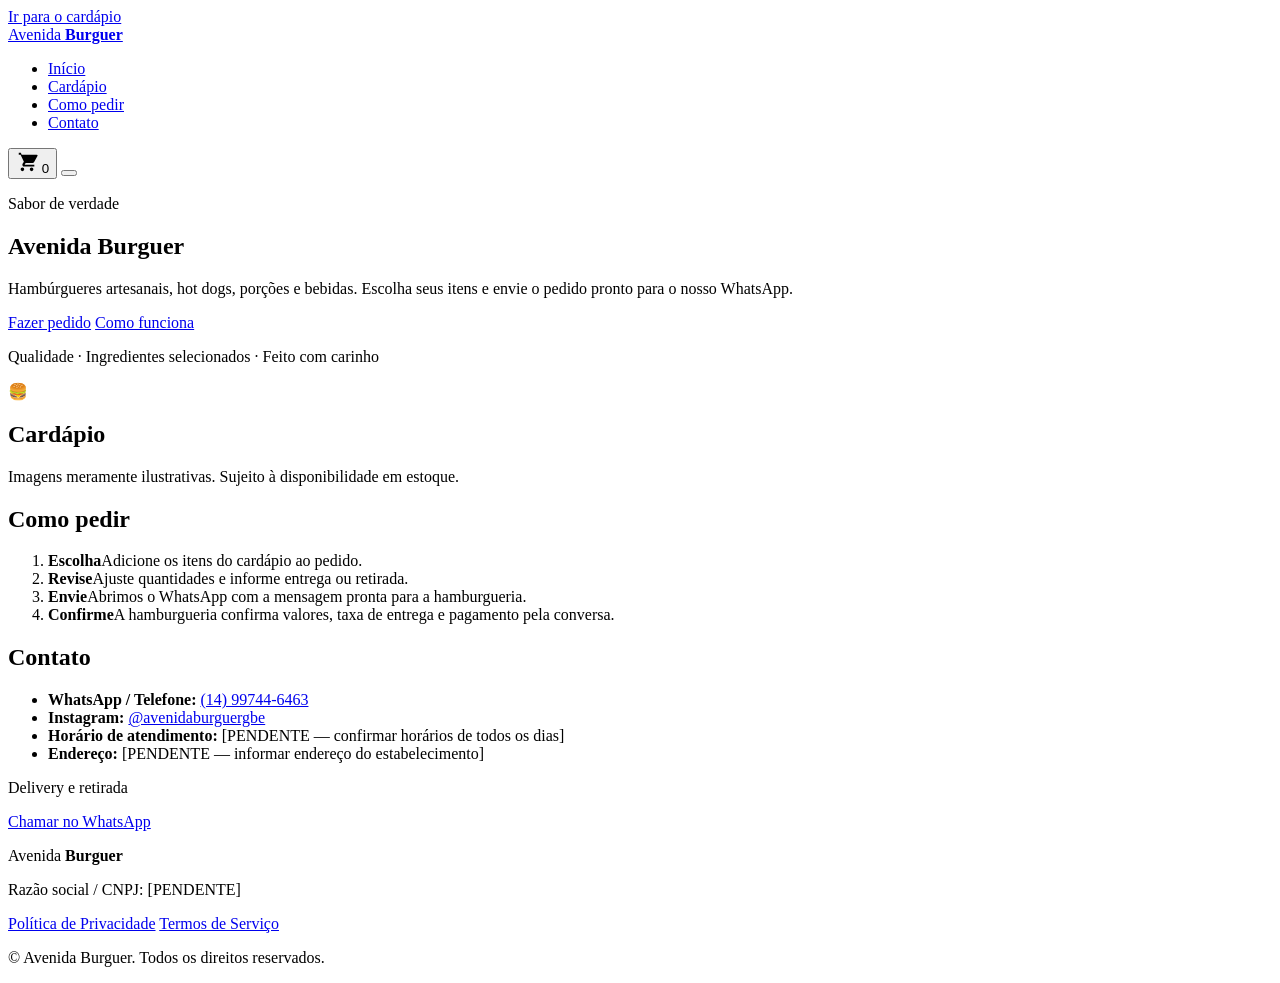
==== index.html @ 658f5da8 "criação site da Avenida Burguer com pedido via WhatsApp - Cardápio completo (hambúrgueres, frango, h" ====
<!doctype html>
<html lang="pt-BR">
<head>
  <meta charset="utf-8">
  <meta name="viewport" content="width=device-width, initial-scale=1">
  <title>Avenida Burguer | Sabor de verdade — Hambúrgueres artesanais</title>
  <meta name="description" content="Cardápio da Avenida Burguer: hambúrgueres artesanais, hot dogs, porções e bebidas. Monte seu pedido e envie direto para o WhatsApp.">
  <meta name="theme-color" content="#f26a1b">
  <meta property="og:type" content="website">
  <meta property="og:title" content="Avenida Burguer — Sabor de verdade">
  <meta property="og:description" content="Monte seu pedido e envie direto para o WhatsApp da Avenida Burguer.">
  <meta property="og:locale" content="pt_BR">
  <link rel="icon" href="assets/favicon.svg" type="image/svg+xml">
  <link rel="stylesheet" href="css/style.css">
</head>
<body>
  <a class="skip-link" href="#menu">Ir para o cardápio</a>

  <header class="site-header">
    <div class="container header-inner">
      <a class="brand" href="#home" aria-label="Avenida Burguer — início">
        <img src="assets/logo.png" alt="" width="48" height="48" class="brand-logo" onerror="this.remove()">
        <span class="brand-name">Avenida <strong>Burguer</strong></span>
      </a>

      <nav id="main-nav" class="main-nav" aria-label="Principal">
        <ul>
          <li><a href="#home">Início</a></li>
          <li><a href="#menu">Cardápio</a></li>
          <li><a href="#como-pedir">Como pedir</a></li>
          <li><a href="#contato">Contato</a></li>
        </ul>
      </nav>

      <div class="header-actions">
        <button type="button" class="cart-btn" id="open-cart" aria-label="Abrir pedido. Itens: 0">
          <svg viewBox="0 0 24 24" width="22" height="22" aria-hidden="true"><path fill="currentColor" d="M7 18a2 2 0 1 0 0 4 2 2 0 0 0 0-4Zm10 0a2 2 0 1 0 0 4 2 2 0 0 0 0-4ZM3 2v2h2l3.6 7.6-1.4 2.4A2 2 0 0 0 9 17h11v-2H9.4l1.1-2h7.5a2 2 0 0 0 1.8-1l3.6-6.5A1 1 0 0 0 22.5 4H6.2l-.9-2H3Z"/></svg>
          <span class="cart-count" id="cart-count" aria-hidden="true">0</span>
        </button>
        <button type="button" class="menu-toggle" id="menu-toggle" aria-expanded="false" aria-controls="main-nav" aria-label="Abrir menu de navegação">
          <span></span><span></span><span></span>
        </button>
      </div>
    </div>
  </header>

  <main>
    <section id="home" class="hero" aria-labelledby="hero-title">
      <div class="container hero-inner">
        <div class="hero-text">
          <p class="eyebrow">Sabor de verdade</p>
          <h1 id="hero-title">Avenida <span>Burguer</span></h1>
          <p class="hero-sub">Hambúrgueres artesanais, hot dogs, porções e bebidas. Escolha seus itens e envie o pedido pronto para o nosso WhatsApp.</p>
          <div class="hero-cta">
            <a class="btn btn-primary" href="#menu">Fazer pedido</a>
            <a class="btn btn-ghost" href="#como-pedir">Como funciona</a>
          </div>
          <p class="hero-note">Qualidade · Ingredientes selecionados · Feito com carinho</p>
        </div>
        <div class="hero-visual" aria-hidden="true">
          <div class="hero-circle">
            <img src="assets/logo.png" alt="" width="360" height="360" onerror="this.replaceWith(Object.assign(document.createElement('span'),{className:'hero-fallback',textContent:'🍔'}))">
          </div>
        </div>
      </div>
    </section>

    <section id="menu" class="section" aria-labelledby="menu-title">
      <div class="container">
        <h2 id="menu-title" class="section-title">Cardápio</h2>
        <p class="section-lead">Imagens meramente ilustrativas. Sujeito à disponibilidade em estoque.</p>
        <div class="tabs" role="tablist" aria-label="Categorias do cardápio" id="tabs"></div>
        <div id="menu-panel" class="menu-grid" role="tabpanel" tabindex="0"></div>
      </div>
    </section>

    <section id="como-pedir" class="section section-alt" aria-labelledby="how-title">
      <div class="container">
        <h2 id="how-title" class="section-title">Como pedir</h2>
        <ol class="steps">
          <li><strong>Escolha</strong><span>Adicione os itens do cardápio ao pedido.</span></li>
          <li><strong>Revise</strong><span>Ajuste quantidades e informe entrega ou retirada.</span></li>
          <li><strong>Envie</strong><span>Abrimos o WhatsApp com a mensagem pronta para a hamburgueria.</span></li>
          <li><strong>Confirme</strong><span>A hamburgueria confirma valores, taxa de entrega e pagamento pela conversa.</span></li>
        </ol>
      </div>
    </section>

    <section id="contato" class="section" aria-labelledby="contact-title">
      <div class="container contact">
        <div>
          <h2 id="contact-title" class="section-title">Contato</h2>
          <ul class="contact-list">
            <li><strong>WhatsApp / Telefone:</strong> <a href="https://wa.me/5514997446463">(14) 99744-6463</a></li>
            <li><strong>Instagram:</strong> <a href="https://www.instagram.com/avenidaburguergbe/" rel="noopener" target="_blank">@avenidaburguergbe</a></li>
            <li><strong>Horário de atendimento:</strong> <span class="pending">[PENDENTE — confirmar horários de todos os dias]</span></li>
            <li><strong>Endereço:</strong> <span class="pending">[PENDENTE — informar endereço do estabelecimento]</span></li>
          </ul>
        </div>
        <div class="contact-card">
          <p>Delivery e retirada</p>
          <a class="btn btn-primary" href="https://wa.me/5514997446463" rel="noopener" target="_blank">Chamar no WhatsApp</a>
        </div>
      </div>
    </section>
  </main>

  <footer class="site-footer">
    <div class="container footer-inner">
      <p class="footer-brand">Avenida <strong>Burguer</strong></p>
      <p>Razão social / CNPJ: <span class="pending">[PENDENTE]</span></p>
      <nav aria-label="Informações legais">
        <a href="privacidade.html">Política de Privacidade</a>
        <a href="termos.html">Termos de Serviço</a>
      </nav>
      <p class="small">© <span id="year"></span> Avenida Burguer. Todos os direitos reservados.</p>
    </div>
  </footer>

  <!-- Drawer do pedido -->
  <div class="overlay" id="overlay" hidden></div>
  <aside class="drawer" id="drawer" role="dialog" aria-modal="true" aria-labelledby="drawer-title" hidden>
    <div class="drawer-head">
      <h2 id="drawer-title">Seu pedido</h2>
      <button type="button" class="icon-btn" id="close-cart" aria-label="Fechar pedido">✕</button>
    </div>
    <div class="drawer-body">
      <p id="cart-empty" class="empty">Seu pedido está vazio. Escolha itens no cardápio.</p>
      <ul id="cart-list" class="cart-list"></ul>
      <div class="total-row" id="total-row" hidden><span>Subtotal</span><strong id="cart-total">R$ 0,00</strong></div>
      <p class="small" id="total-note" hidden>Taxa de entrega (se houver) e valores finais são confirmados pela hamburgueria no WhatsApp.</p>

      <form id="order-form" novalidate hidden>
        <div class="field">
          <label for="f-name">Seu nome</label>
          <input id="f-name" name="name" type="text" autocomplete="name" maxlength="60" required aria-describedby="e-name">
          <p class="error" id="e-name" role="alert"></p>
        </div>

        <fieldset class="field">
          <legend>Como deseja receber?</legend>
          <label class="radio"><input type="radio" name="mode" value="Entrega" checked> Entrega</label>
          <label class="radio"><input type="radio" name="mode" value="Retirada"> Retirada no local</label>
        </fieldset>

        <div class="field" id="address-field">
          <label for="f-address">Endereço de entrega</label>
          <input id="f-address" name="address" type="text" autocomplete="street-address" maxlength="160" aria-describedby="e-address">
          <p class="error" id="e-address" role="alert"></p>
        </div>

        <div class="field">
          <label for="f-pay">Forma de pagamento (a combinar no WhatsApp)</label>
          <select id="f-pay" name="pay">
            <option>Pix</option>
            <option>Dinheiro</option>
            <option>Cartão</option>
          </select>
        </div>

        <div class="field">
          <label for="f-notes">Observações (opcional)</label>
          <textarea id="f-notes" name="notes" rows="3" maxlength="300" placeholder="Ex.: sem cebola, rúcula no lugar de alface..."></textarea>
        </div>

        <p class="small">Ao enviar, o WhatsApp será aberto com sua mensagem. Nome e endereço só são usados para montar essa mensagem e <strong>não são salvos</strong> por este site. Veja a <a href="privacidade.html">Política de Privacidade</a>.</p>

        <button type="submit" class="btn btn-whats">Enviar pedido pelo WhatsApp</button>
        <button type="button" class="btn btn-link" id="clear-cart">Limpar pedido</button>
      </form>
    </div>
  </aside>

  <div class="toast" id="toast" role="status" aria-live="polite"></div>

  <script src="js/menu-data.js"></script>
  <script src="js/app.js"></script>
</body>
</html>
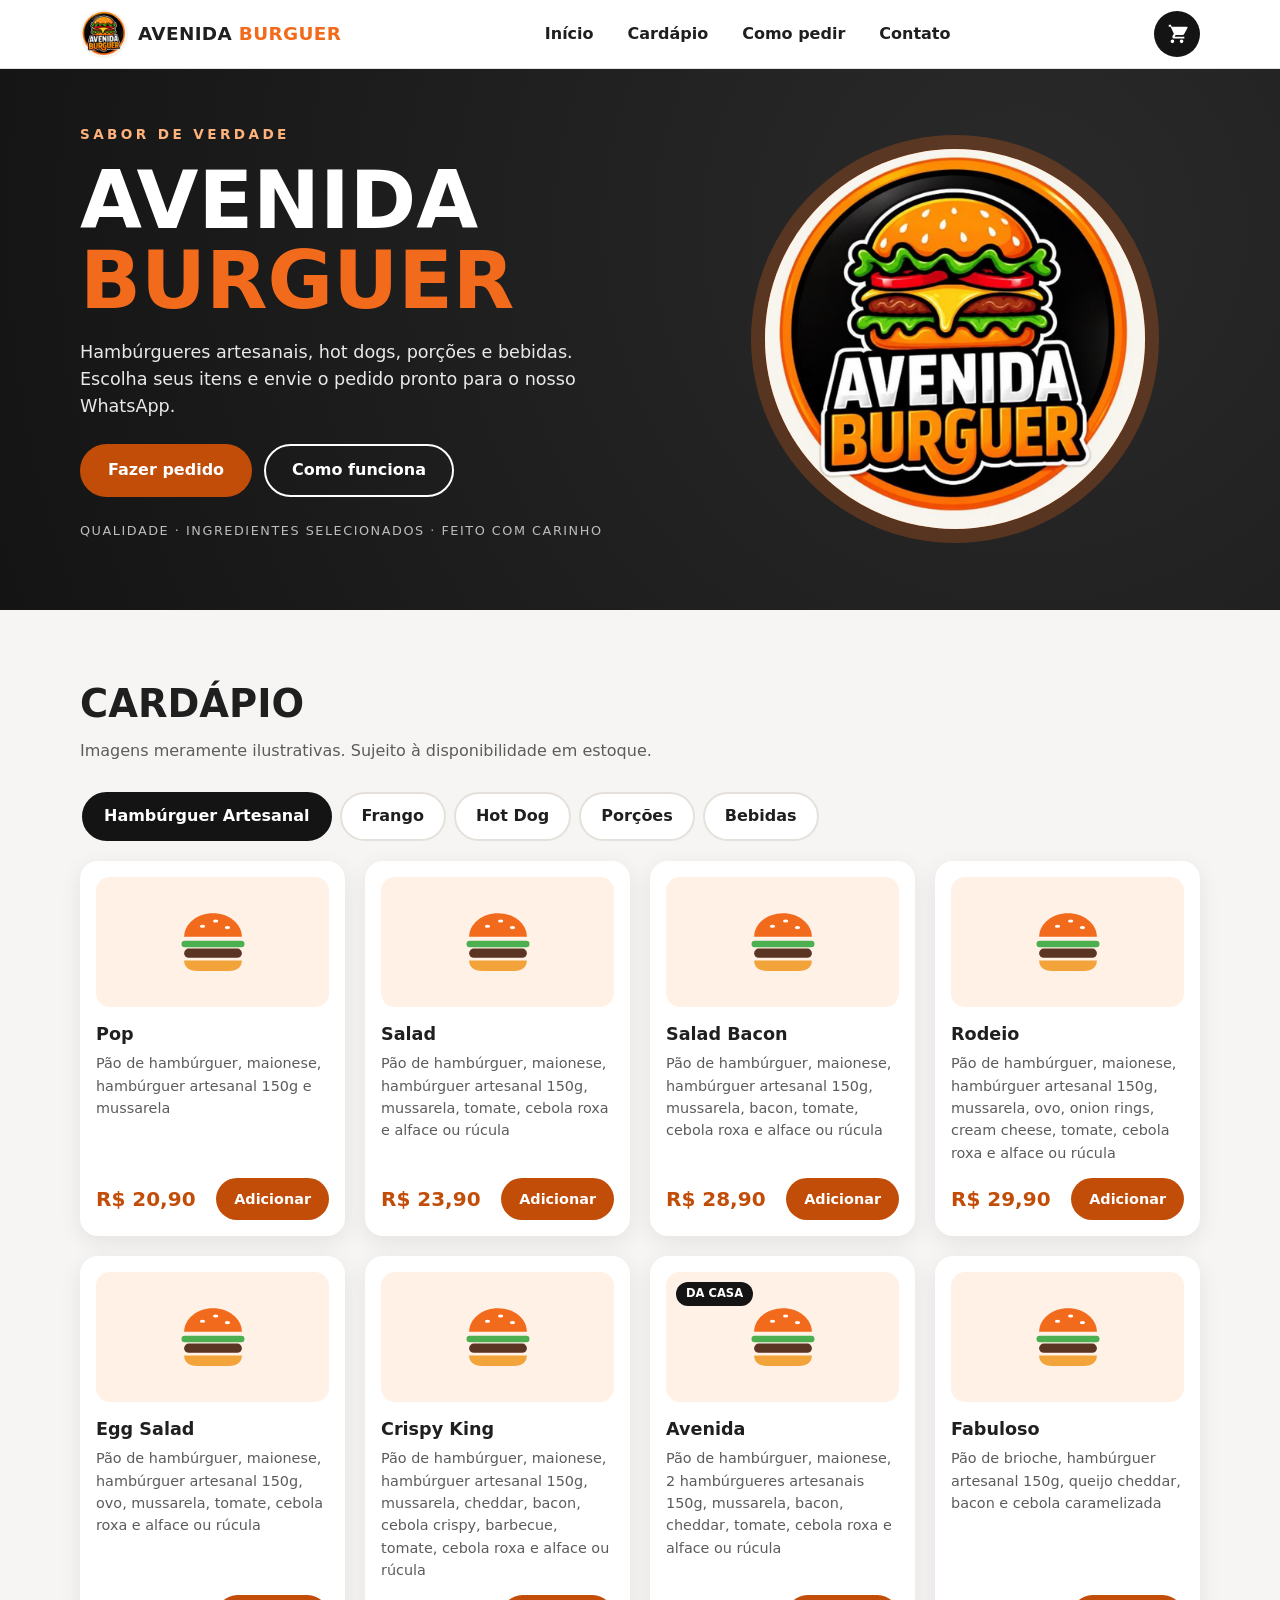
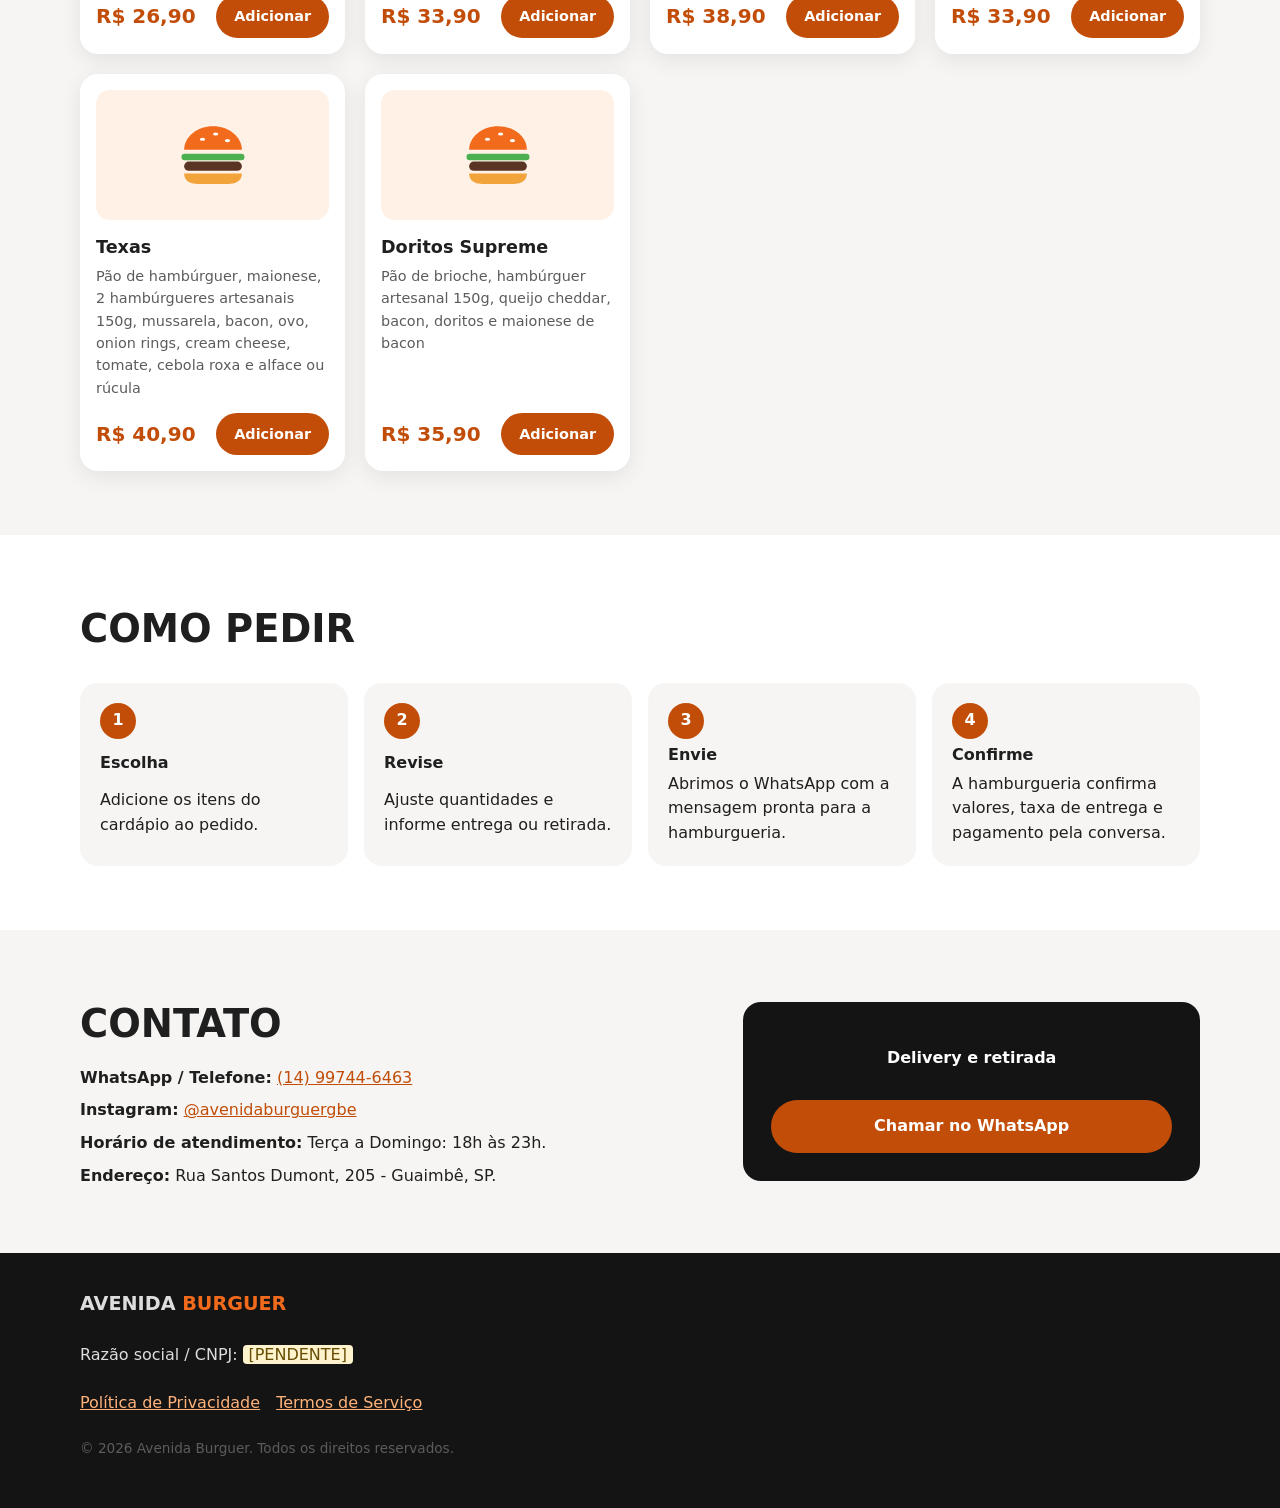
==== commit 9ca9632b: "filling in the gaps" ====
--- a/index.html
+++ b/index.html
@@ -93,8 +93,8 @@
           <ul class="contact-list">
             <li><strong>WhatsApp / Telefone:</strong> <a href="https://wa.me/5514997446463">(14) 99744-6463</a></li>
             <li><strong>Instagram:</strong> <a href="https://www.instagram.com/avenidaburguergbe/" rel="noopener" target="_blank">@avenidaburguergbe</a></li>
-            <li><strong>Horário de atendimento:</strong> <span class="pending">[PENDENTE — confirmar horários de todos os dias]</span></li>
-            <li><strong>Endereço:</strong> <span class="pending">[PENDENTE — informar endereço do estabelecimento]</span></li>
+            <li><strong>Horário de atendimento:</strong> <span>Terça a Domingo: 18h às 23h.</span></li>
+            <li><strong>Endereço:</strong> <span>Rua Santos Dumont, 205 - Guaimbê, SP.</span></li>
           </ul>
         </div>
         <div class="contact-card">
--- a/css/style.css
+++ b/css/style.css
@@ -0,0 +1,148 @@
+:root{
+  --orange:#f26a1b; --orange-dark:#c24d08; --black:#141414; --ink:#1f1f1f;
+  --white:#fff; --bg:#f6f5f3; --muted:#5c5c5c; --line:#e4e1dc; --green:#1a7f4b;
+  --radius:18px; --shadow:0 6px 22px rgba(0,0,0,.08);
+}
+*{box-sizing:border-box}
+html{scroll-behavior:smooth;scroll-padding-top:80px}
+body{margin:0;font-family:system-ui,-apple-system,"Segoe UI",Roboto,Helvetica,Arial,sans-serif;color:var(--ink);background:var(--bg);line-height:1.55}
+body.no-scroll{overflow:hidden}
+img{max-width:100%;height:auto}
+a{color:var(--orange-dark)}
+.container{width:min(1120px,100% - 32px);margin-inline:auto}
+[hidden]{display:none!important}
+.pending{background:#fff3cd;color:#664d03;padding:0 .35em;border-radius:4px}
+.small{font-size:.85rem;color:var(--muted)}
+
+:focus-visible{outline:3px solid #0b5fff;outline-offset:2px}
+.skip-link{position:absolute;left:8px;top:-60px;background:var(--black);color:#fff;padding:10px 14px;border-radius:8px;z-index:100}
+.skip-link:focus{top:8px}
+
+/* Header */
+.site-header{position:sticky;top:0;z-index:30;background:var(--white);box-shadow:0 1px 0 var(--line)}
+.header-inner{display:flex;align-items:center;justify-content:space-between;gap:16px;min-height:68px}
+.brand{display:flex;align-items:center;gap:10px;text-decoration:none;color:var(--ink);font-weight:800;font-size:1.15rem;text-transform:uppercase;letter-spacing:.02em}
+.brand strong{color:var(--orange)}
+.brand-logo{border-radius:50%}
+.main-nav ul{list-style:none;display:flex;gap:6px;margin:0;padding:0}
+.main-nav a{display:block;padding:8px 14px;border-radius:999px;text-decoration:none;color:var(--ink);font-weight:600}
+.main-nav a:hover{background:#fdeadc}
+.header-actions{display:flex;align-items:center;gap:8px}
+.cart-btn{position:relative;width:46px;height:46px;border-radius:50%;border:0;background:var(--black);color:#fff;display:grid;place-items:center;cursor:pointer}
+.cart-count{position:absolute;top:-4px;right:-4px;min-width:22px;height:22px;padding:0 5px;border-radius:11px;background:var(--orange);color:#fff;font-size:.75rem;font-weight:700;display:grid;place-items:center}
+.menu-toggle{display:none;width:46px;height:46px;border-radius:12px;border:1px solid var(--line);background:#fff;cursor:pointer;flex-direction:column;justify-content:center;align-items:center;gap:5px}
+.menu-toggle span{width:22px;height:2px;background:var(--ink);display:block}
+
+/* Buttons */
+.btn{display:inline-flex;align-items:center;justify-content:center;gap:8px;border:2px solid transparent;border-radius:999px;padding:12px 26px;font:inherit;font-weight:700;text-decoration:none;cursor:pointer;transition:transform .15s,background .15s}
+.btn:hover{transform:translateY(-1px)}
+.btn-primary{background:var(--orange-dark);color:#fff}
+.btn-primary:hover{background:#a94005}
+.btn-ghost{border-color:#fff;color:#fff;background:transparent}
+.btn-whats{background:var(--green);color:#fff;width:100%;margin-top:8px;padding:14px}
+.btn-link{background:none;border:0;color:var(--muted);text-decoration:underline;width:100%;padding:10px}
+.btn-sm{padding:8px 16px;font-size:.9rem}
+
+/* Hero */
+.hero{background:radial-gradient(circle at 80% 30%,#2a2a2a,var(--black));color:#fff;overflow:hidden}
+.hero-inner{display:grid;grid-template-columns:1.1fr .9fr;align-items:center;gap:32px;padding:56px 0}
+.eyebrow{margin:0;color:#ffb27a;font-weight:700;letter-spacing:.25em;text-transform:uppercase;font-size:.85rem}
+.hero h1{font-size:clamp(2.6rem,7vw,5rem);line-height:1;margin:.2em 0;text-transform:uppercase;font-weight:900}
+.hero h1 span{color:var(--orange)}
+.hero-sub{max-width:46ch;color:#e9e9e9;font-size:1.1rem}
+.hero-cta{display:flex;gap:12px;flex-wrap:wrap;margin:24px 0}
+.hero-note{font-size:.8rem;letter-spacing:.12em;text-transform:uppercase;color:#bdbdbd}
+.hero-visual{display:grid;place-items:center}
+.hero-circle{width:min(380px,80vw);aspect-ratio:1;border-radius:50%;background:var(--orange);display:grid;place-items:center;box-shadow:0 0 0 14px rgba(242,106,27,.25);overflow:hidden}
+.hero-circle img{width:100%;height:100%;object-fit:cover;border-radius:50%;transform:scale(1.04)}
+.hero-fallback{font-size:9rem}
+
+/* Sections */
+.section{padding:64px 0}
+.section-alt{background:var(--white)}
+.section-title{font-size:clamp(1.8rem,4vw,2.4rem);margin:0 0 6px;text-transform:uppercase}
+.section-lead{color:var(--muted);margin:0 0 24px}
+
+/* Tabs */
+.tabs{display:flex;gap:8px;overflow-x:auto;padding:4px 2px 12px}
+.tab{flex:none;border:2px solid var(--line);background:#fff;color:var(--ink);border-radius:999px;padding:10px 20px;font:inherit;font-weight:700;cursor:pointer}
+.tab[aria-selected="true"]{background:var(--black);border-color:var(--black);color:#fff}
+
+/* Cards */
+.menu-grid{display:grid;grid-template-columns:repeat(auto-fill,minmax(250px,1fr));gap:20px;margin-top:8px}
+.card{background:#fff;border-radius:var(--radius);box-shadow:var(--shadow);padding:16px;display:flex;flex-direction:column}
+.card-art{position:relative;background:#fff1e6;border-radius:14px;height:130px;display:grid;place-items:center}
+.card-art svg{width:84px;height:84px}
+.tag{position:absolute;top:10px;left:10px;background:var(--black);color:#fff;font-size:.72rem;font-weight:700;padding:3px 10px;border-radius:999px;text-transform:uppercase}
+.card h3{margin:14px 0 4px;font-size:1.1rem}
+.card-desc{margin:0;color:var(--muted);font-size:.9rem;flex:1}
+.card-foot{display:flex;align-items:center;justify-content:space-between;margin-top:14px}
+.price{font-weight:800;font-size:1.25rem;color:var(--orange-dark)}
+
+/* Steps / contact */
+.steps{list-style:none;counter-reset:s;display:grid;grid-template-columns:repeat(auto-fit,minmax(210px,1fr));gap:16px;padding:0;margin:24px 0 0}
+.steps li{counter-increment:s;background:var(--bg);border-radius:var(--radius);padding:20px;display:grid;gap:4px}
+.steps li::before{content:counter(s);width:36px;height:36px;border-radius:50%;background:var(--orange-dark);color:#fff;display:grid;place-items:center;font-weight:800}
+.contact{display:grid;grid-template-columns:1.4fr 1fr;gap:24px;align-items:center}
+.contact-list{list-style:none;padding:0;margin:12px 0 0;display:grid;gap:8px}
+.contact-card{background:var(--black);color:#fff;border-radius:var(--radius);padding:28px;text-align:center;display:grid;gap:14px;font-weight:700}
+
+/* Footer */
+.site-footer{background:var(--black);color:#ddd;padding:36px 0;margin-top:0}
+.site-footer a{color:#ffb27a}
+.footer-inner{display:grid;gap:8px}
+.footer-brand{font-weight:800;text-transform:uppercase;font-size:1.2rem;margin:0}
+.footer-brand strong{color:var(--orange)}
+.footer-inner nav{display:flex;gap:16px;flex-wrap:wrap}
+
+/* Drawer */
+.overlay{position:fixed;inset:0;background:rgba(0,0,0,.55);z-index:40}
+.drawer{position:fixed;top:0;right:0;bottom:0;width:min(440px,100%);background:#fff;z-index:50;display:flex;flex-direction:column;box-shadow:-8px 0 30px rgba(0,0,0,.25)}
+.drawer-head{display:flex;justify-content:space-between;align-items:center;padding:16px 20px;border-bottom:1px solid var(--line)}
+.drawer-head h2{margin:0}
+.icon-btn{width:40px;height:40px;border-radius:50%;border:1px solid var(--line);background:#fff;font-size:1rem;cursor:pointer}
+.drawer-body{padding:16px 20px 28px;overflow-y:auto}
+.empty{color:var(--muted)}
+.cart-list{list-style:none;margin:0;padding:0;display:grid;gap:12px}
+.cart-item{display:flex;justify-content:space-between;align-items:center;gap:10px;padding-bottom:12px;border-bottom:1px solid var(--line)}
+.cart-info{display:grid}
+.cart-info span{color:var(--orange-dark);font-weight:700}
+.qty{display:flex;align-items:center;gap:6px}
+.qty-btn{width:34px;height:34px;border-radius:50%;border:1px solid var(--line);background:#fff;font-size:1.1rem;cursor:pointer}
+.qty-btn.rm{border-color:transparent;color:#b3261e}
+.qty-val{min-width:24px;text-align:center;font-weight:700}
+.total-row{display:flex;justify-content:space-between;font-size:1.2rem;margin:16px 0 4px}
+form .field{margin:14px 0;border:0;padding:0}
+form label,form legend{display:block;font-weight:700;margin-bottom:4px;padding:0}
+input[type=text],select,textarea{width:100%;padding:11px 12px;border:2px solid #8a8a8a;border-radius:10px;font:inherit;background:#fff}
+input[aria-invalid="true"]{border-color:#b3261e}
+.radio{display:flex;align-items:center;gap:8px;font-weight:500;margin-bottom:2px}
+.error{color:#b3261e;font-size:.85rem;margin:4px 0 0;min-height:0}
+
+.toast{position:fixed;left:50%;bottom:24px;transform:translate(-50%,30px);background:var(--black);color:#fff;padding:12px 20px;border-radius:999px;opacity:0;pointer-events:none;transition:.25s;z-index:60;max-width:90vw;text-align:center}
+.toast.show{opacity:1;transform:translate(-50%,0)}
+
+/* Páginas legais */
+.legal{max-width:820px;margin:0 auto;padding:40px 16px 64px;background:#fff}
+.legal h1{text-transform:uppercase}
+.legal h2{margin-top:2em}
+.legal table{border-collapse:collapse;width:100%;font-size:.92rem}
+.legal th,.legal td{border:1px solid var(--line);padding:8px;text-align:left;vertical-align:top}
+.legal-bar{background:var(--black);padding:14px 0}
+.legal-bar a{color:#fff;text-decoration:none;font-weight:700}
+
+@media (max-width:820px){
+  .hero-inner{grid-template-columns:1fr;text-align:center;padding:36px 0}
+  .hero-sub{margin-inline:auto}
+  .hero-cta{justify-content:center}
+  .hero-visual{order:-1}
+  .contact{grid-template-columns:1fr}
+  .menu-toggle{display:flex}
+  .main-nav{position:absolute;top:100%;left:0;right:0;background:#fff;border-bottom:1px solid var(--line);display:none;padding:8px 16px 16px}
+  .main-nav.open{display:block}
+  .main-nav ul{flex-direction:column}
+}
+@media (prefers-reduced-motion:reduce){
+  html{scroll-behavior:auto}
+  *{transition:none!important;animation:none!important}
+}
